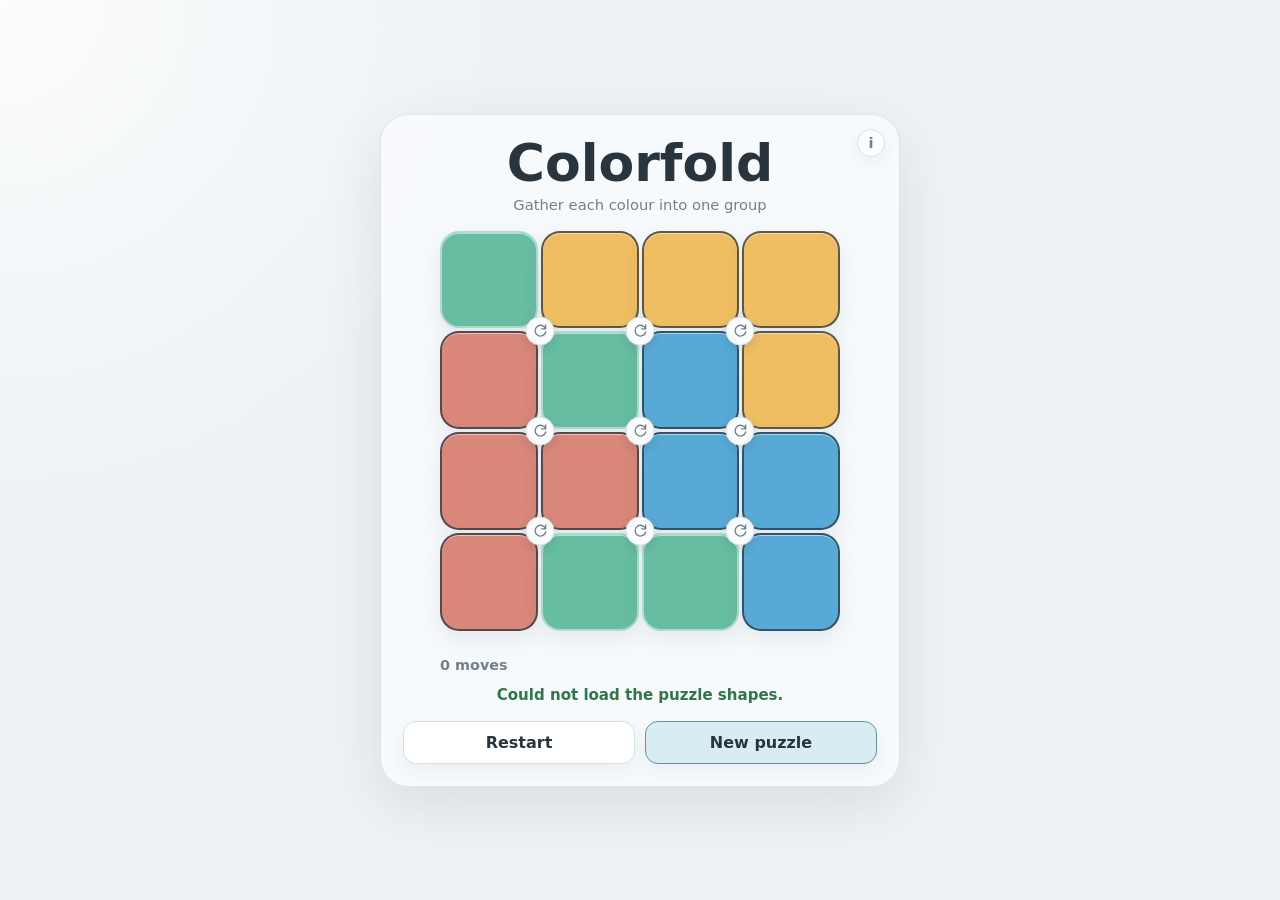
==== index.html @ de37067d "Simplify Colorfold help text" ====
<!doctype html>
<html lang="en">

<head>
  <meta charset="utf-8">
  <meta name="viewport" content="width=device-width, initial-scale=1">
  <meta name="theme-color" content="#edf2f5">
  <title>Colorfold</title>
  <link rel="stylesheet" href="styles.css?v=20260714a">
  <script src="src/game.js?v=20260714b" defer></script>
</head>

<body>
  <main class="app">
    <section class="play-area" aria-labelledby="title">
      <button id="info-button" class="info-button" type="button" aria-expanded="false" aria-controls="info-panel"
        aria-label="How to play">i</button>

      <aside id="info-panel" class="info-panel" hidden>
        <h2>How to play</h2>
        <p>Make every colour into one orthogonally connected group.</p>
        <p>Use a rotation icon at an internal corner to turn its surrounding four squares clockwise.</p>
        <p>The number below the board is your move count.</p>
      </aside>

      <div class="masthead">
        <h1 id="title" class="title-hint" tabindex="0"
          data-hint="Fold rows and columns until each colour is together.">Colorfold</h1>
        <p class="subtitle">Gather each colour into one group</p>
      </div>

      <div id="board" class="board" aria-label="Colour board"></div>

      <div id="status" class="status" aria-live="polite">
        <p id="move-count">0 moves</p>
      </div>

      <div id="completion-message" class="completion-message" aria-live="polite"></div>

      <div class="toolbar" aria-label="Game controls">
        <button id="restart-button" type="button">Restart</button>
        <button id="new-button" type="button">New puzzle</button>
      </div>
    </section>
  </main>
</body>

</html>
---- styles.css ----
:root {
  color-scheme: light;
  --bg: #edf2f5;
  --ink: #29343d;
  --muted: #71808a;
  --tile: #fbfdff;
  --tile-border: #d7e0e6;
  --button: #ffffff;
  --button-hover: #e8f0f5;
  --shadow: 0 18px 55px rgba(45, 62, 76, 0.11);
  --focus: #1f7a8c;
}

* { box-sizing: border-box; }

body {
  min-height: 100vh;
  margin: 0;
  background: radial-gradient(circle at top left, rgba(255,255,255,.82), transparent 32rem), var(--bg);
  color: var(--ink);
  font-family: Inter, ui-sans-serif, system-ui, -apple-system, BlinkMacSystemFont, "Segoe UI", sans-serif;
}

button { font: inherit; }

.app { min-height: 100vh; display: grid; place-items: center; padding: 24px; }

.play-area {
  position: relative;
  width: min(100%, 520px);
  padding: 22px;
  border: 1px solid rgba(215, 224, 230, .82);
  border-radius: 28px;
  background: rgba(251, 253, 255, .72);
  box-shadow: var(--shadow);
  backdrop-filter: blur(10px);
}

.info-button {
  position: absolute;
  top: 14px;
  right: 14px;
  display: grid;
  width: 28px;
  height: 28px;
  place-items: center;
  border: 1px solid var(--tile-border);
  border-radius: 50%;
  background: rgba(251,253,255,.82);
  color: var(--muted);
  cursor: pointer;
  font-size: .92rem;
  font-weight: 600;
  box-shadow: 0 6px 14px rgba(45,62,76,.06);
}

.info-button:hover, .info-button[aria-expanded="true"] { background: var(--button-hover); color: var(--ink); }

.info-panel {
  position: absolute;
  z-index: 5;
  top: 48px;
  right: 14px;
  width: min(315px, calc(100% - 28px));
  padding: 14px;
  border: 1px solid var(--tile-border);
  border-radius: 18px;
  background: rgba(251,253,255,.98);
  box-shadow: 0 18px 42px rgba(45,62,76,.16);
}

.info-panel h2 { margin: 0 0 5px; font-size: .84rem; }
.info-panel p { margin: 7px 0 0; color: var(--muted); font-size: .9rem; line-height: 1.42; }

.masthead { margin-bottom: 18px; text-align: center; }
h1 { position: relative; display: inline-block; margin: 0; font-size: clamp(2rem, 7vw, 3.25rem); font-weight: 620; line-height: 1; }
.subtitle { margin: 7px 0 0; color: var(--muted); font-size: .92rem; }

.title-hint { cursor: help; }
.title-hint::after {
  position: absolute;
  z-index: 2;
  top: calc(100% + 10px);
  left: 50%;
  width: max-content;
  max-width: min(78vw, 320px);
  padding: 8px 10px;
  border: 1px solid var(--tile-border);
  border-radius: 999px;
  background: var(--tile);
  box-shadow: 0 10px 24px rgba(45,62,76,.12);
  color: var(--muted);
  content: attr(data-hint);
  font-size: .82rem;
  font-weight: 560;
  line-height: 1.25;
  opacity: 0;
  pointer-events: none;
  transform: translate(-50%, -4px);
  transition: opacity 140ms ease, transform 140ms ease;
}
.title-hint:hover::after, .title-hint:focus-visible::after { opacity: 1; transform: translate(-50%, 0); }

.board { position: relative; display: grid; grid-template-columns: repeat(4, minmax(0, 1fr)); grid-template-rows: repeat(4, minmax(0, 1fr)); gap: 3px; width: min(100%, 400px); aspect-ratio: 1; margin: 0 auto; }
.tile {
  min-width: 0;
  border: 2px solid color-mix(in srgb, var(--colour) 54%, #ffffff);
  border-radius: 19px;
  background: var(--colour);
  cursor: default;
  box-shadow: inset 0 1px rgba(255,255,255,.52), 0 9px 22px rgba(45,62,76,.09);
  transition: transform 220ms ease, background-color 180ms ease, border-color 180ms ease;
}
.tile.is-connected { border-color: rgba(35,50,61,.72); }

.rotation-button { position: absolute; z-index: 2; top: calc(var(--row) * 25%); left: calc(var(--column) * 25%); display: grid; width: 29px; height: 29px; padding: 0; place-items: center; border: 1px solid var(--tile-border); border-radius: 50%; background: rgba(251,253,255,.97); color: var(--muted); cursor: pointer; box-shadow: 0 4px 10px rgba(45,62,76,.14); transform: translate(-50%, -50%); transition: background-color 140ms ease, color 140ms ease, transform 140ms ease; }
.rotation-button:hover { background: var(--button-hover); color: var(--ink); transform: translate(-50%, -50%) scale(1.12); }
.rotation-button svg { width: 18px; height: 18px; fill: none; stroke: currentColor; stroke-linecap: round; stroke-linejoin: round; stroke-width: 1.8; }

.status { display: flex; align-items: center; justify-content: space-between; min-height: 42px; margin: 13px auto 0; width: min(100%, 400px); color: var(--muted); }
.connection-status { display: flex; gap: 8px; }
.colour-status { display: inline-flex; align-items: center; gap: 5px; font-size: .75rem; font-weight: 650; }
.colour-status::before { width: 11px; height: 11px; border: 2px solid rgba(41,52,61,.24); border-radius: 50%; background: var(--colour); content: ""; }
.colour-status.is-connected { color: var(--ink); }
.colour-status.is-connected::after { color: #31764a; content: "✓"; font-size: .83rem; }
#move-count { margin: 0; font-size: .9rem; font-weight: 560; }

.completion-message { min-height: 0; text-align: center; color: #31764a; font-size: .94rem; font-weight: 650; opacity: 0; transition: opacity 180ms ease; }
.completion-message.is-complete { min-height: 25px; opacity: 1; }
.toolbar { display: grid; grid-template-columns: 1fr 1fr; gap: 10px; margin-top: 10px; }
.toolbar button { min-height: 43px; border: 1px solid var(--tile-border); border-radius: 13px; background: var(--button); color: var(--ink); cursor: pointer; font-weight: 600; box-shadow: 0 7px 16px rgba(45,62,76,.06); }
.toolbar button:hover { background: var(--button-hover); }
.toolbar button:last-child { border-color: #5b95a4; background: #d8edf1; }
.toolbar button:last-child:hover { background: #c6e4e9; }

button:focus-visible, .title-hint:focus-visible { outline: 3px solid var(--focus); outline-offset: 2px; }

@media (max-width: 430px) {
  .app { padding: 12px; }
  .play-area { padding: 18px 14px; border-radius: 22px; }
  .board { gap: 2px; }
  .tile { border-radius: 15px; }
  .rotation-button { width: 25px; height: 25px; }
  .rotation-button svg { width: 16px; height: 16px; }
  .connection-status { gap: 5px; }
}
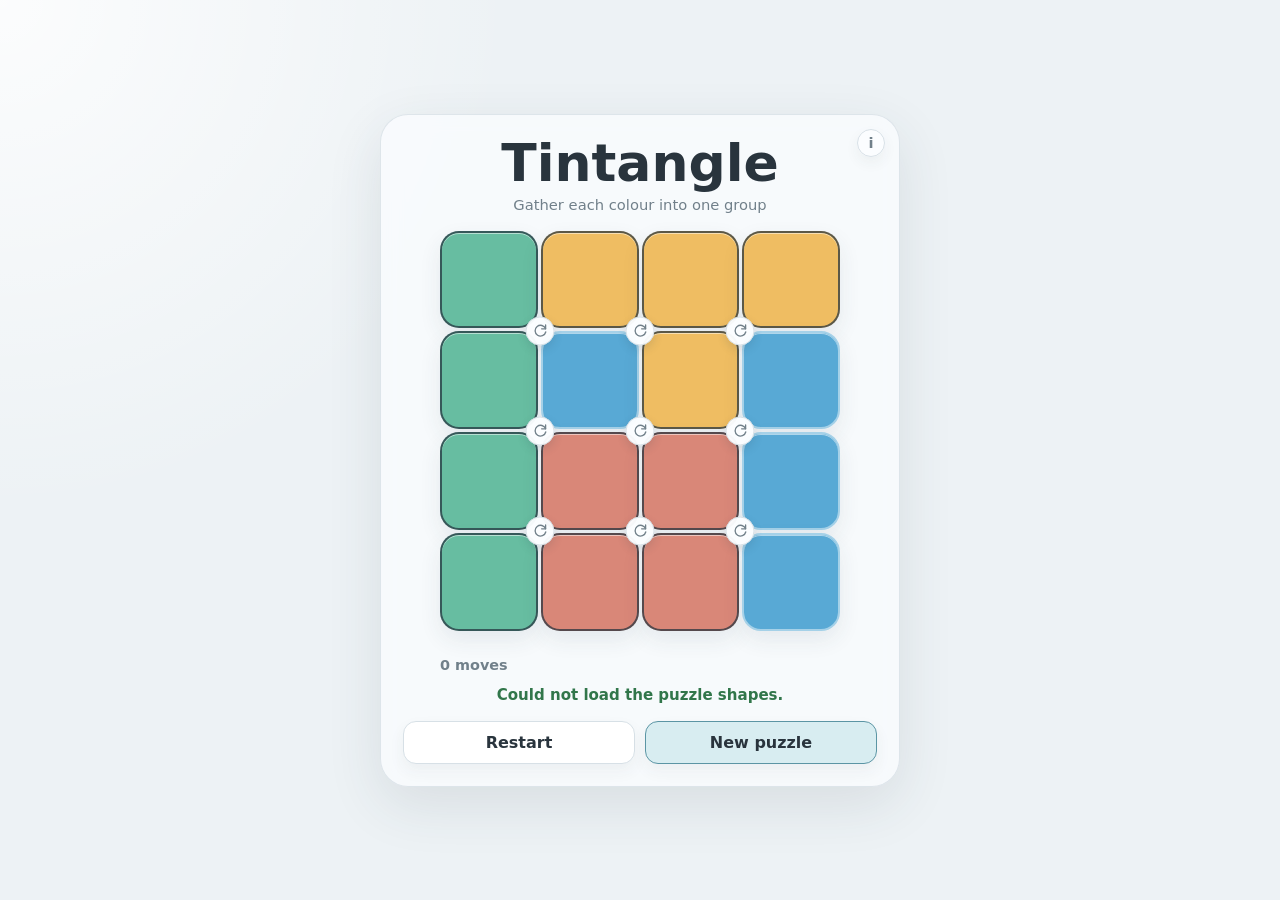
==== commit 297b6786: "Rename Colorfold to Tintangle" ====
--- a/index.html
+++ b/index.html
@@ -5,7 +5,7 @@
   <meta charset="utf-8">
   <meta name="viewport" content="width=device-width, initial-scale=1">
   <meta name="theme-color" content="#edf2f5">
-  <title>Colorfold</title>
+  <title>Tintangle</title>
   <link rel="stylesheet" href="styles.css?v=20260714a">
   <script src="src/game.js?v=20260714b" defer></script>
 </head>
@@ -18,14 +18,14 @@
 
       <aside id="info-panel" class="info-panel" hidden>
         <h2>How to play</h2>
-        <p>Make every colour into one orthogonally connected group.</p>
+        <p>Make every colour into one edge-connected group.</p>
         <p>Use a rotation icon at an internal corner to turn its surrounding four squares clockwise.</p>
         <p>The number below the board is your move count.</p>
       </aside>
 
       <div class="masthead">
         <h1 id="title" class="title-hint" tabindex="0"
-          data-hint="Fold rows and columns until each colour is together.">Colorfold</h1>
+          data-hint="Rotate tiles until each colour is together.">Tintangle</h1>
         <p class="subtitle">Gather each colour into one group</p>
       </div>
 
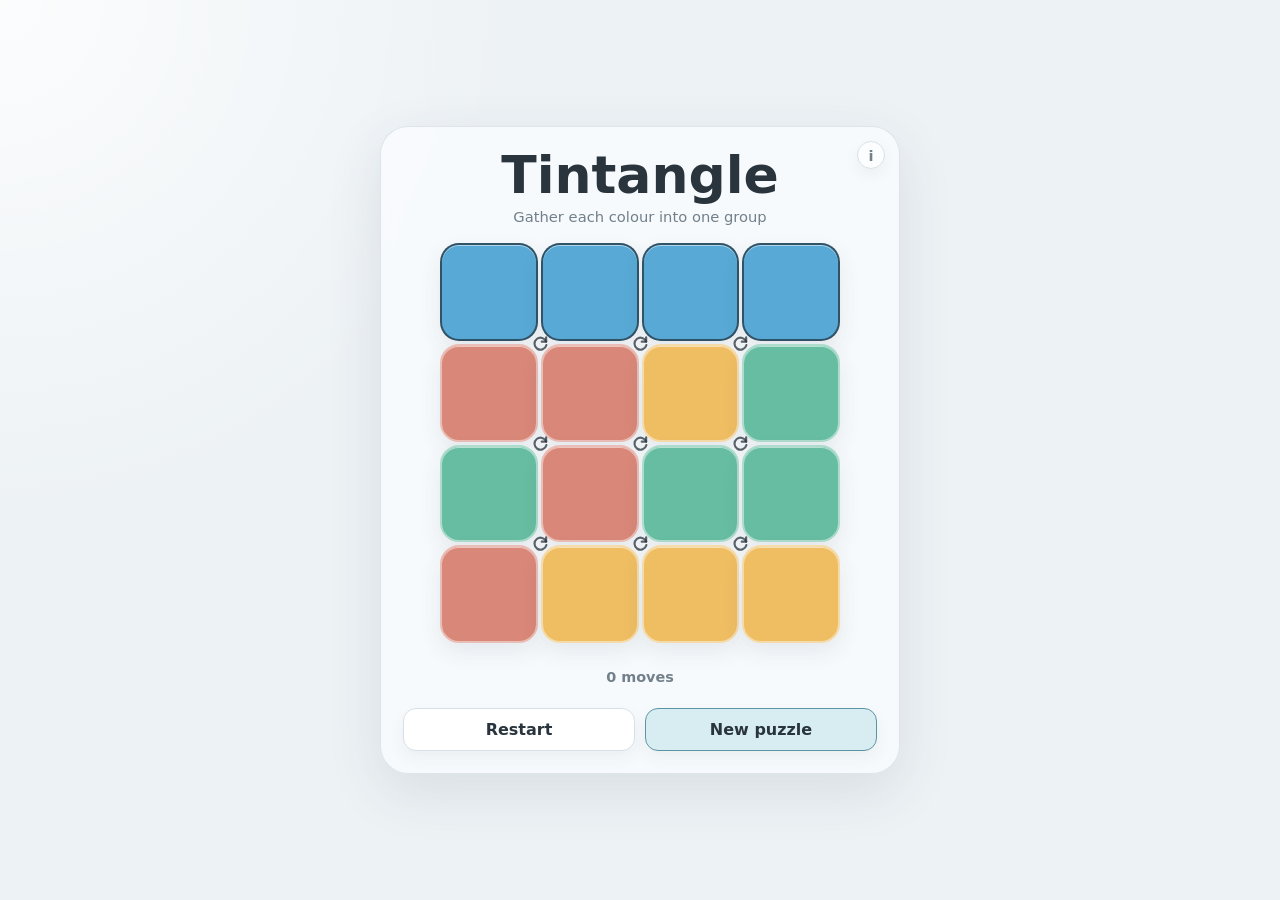
==== commit 8b52a861: "Record Tintangle puzzles in URLs" ====
--- a/index.html
+++ b/index.html
@@ -6,8 +6,8 @@
   <meta name="viewport" content="width=device-width, initial-scale=1">
   <meta name="theme-color" content="#edf2f5">
   <title>Tintangle</title>
-  <link rel="stylesheet" href="styles.css?v=20260714a">
-  <script src="src/game.js?v=20260714b" defer></script>
+  <link rel="stylesheet" href="styles.css?v=20260714b">
+  <script src="src/game.js?v=20260714c" defer></script>
 </head>
 
 <body>
@@ -20,7 +20,7 @@
         <h2>How to play</h2>
         <p>Make every colour into one edge-connected group.</p>
         <p>Use a rotation icon at an internal corner to turn its surrounding four squares clockwise.</p>
-        <p>The number below the board is your move count.</p>
+        <p>The number below the board is your move count. Each puzzle is solvable in seven or fewer moves.</p>
       </aside>
 
       <div class="masthead">
--- a/styles.css
+++ b/styles.css
@@ -113,16 +113,11 @@
 }
 .tile.is-connected { border-color: rgba(35,50,61,.72); }
 
-.rotation-button { position: absolute; z-index: 2; top: calc(var(--row) * 25%); left: calc(var(--column) * 25%); display: grid; width: 29px; height: 29px; padding: 0; place-items: center; border: 1px solid var(--tile-border); border-radius: 50%; background: rgba(251,253,255,.97); color: var(--muted); cursor: pointer; box-shadow: 0 4px 10px rgba(45,62,76,.14); transform: translate(-50%, -50%); transition: background-color 140ms ease, color 140ms ease, transform 140ms ease; }
-.rotation-button:hover { background: var(--button-hover); color: var(--ink); transform: translate(-50%, -50%) scale(1.12); }
-.rotation-button svg { width: 18px; height: 18px; fill: none; stroke: currentColor; stroke-linecap: round; stroke-linejoin: round; stroke-width: 1.8; }
+.rotation-button { position: absolute; z-index: 2; top: calc(var(--row) * 25%); left: calc(var(--column) * 25%); display: grid; width: 29px; height: 29px; padding: 0; place-items: center; border: 0; border-radius: 50%; background: transparent; color: rgba(41,52,61,.76); cursor: pointer; transform: translate(-50%, -50%); transition: color 140ms ease, transform 140ms ease; }
+.rotation-button:hover { color: var(--ink); transform: translate(-50%, -50%) scale(1.12); }
+.rotation-button svg { width: 20px; height: 20px; fill: none; stroke: currentColor; stroke-linecap: round; stroke-linejoin: round; stroke-width: 2.6; filter: drop-shadow(0 1px 1px rgba(255,255,255,.45)); }
 
-.status { display: flex; align-items: center; justify-content: space-between; min-height: 42px; margin: 13px auto 0; width: min(100%, 400px); color: var(--muted); }
-.connection-status { display: flex; gap: 8px; }
-.colour-status { display: inline-flex; align-items: center; gap: 5px; font-size: .75rem; font-weight: 650; }
-.colour-status::before { width: 11px; height: 11px; border: 2px solid rgba(41,52,61,.24); border-radius: 50%; background: var(--colour); content: ""; }
-.colour-status.is-connected { color: var(--ink); }
-.colour-status.is-connected::after { color: #31764a; content: "✓"; font-size: .83rem; }
+.status { display: grid; min-height: 42px; margin: 13px auto 0; width: min(100%, 400px); place-items: center; color: var(--muted); }
 #move-count { margin: 0; font-size: .9rem; font-weight: 560; }
 
 .completion-message { min-height: 0; text-align: center; color: #31764a; font-size: .94rem; font-weight: 650; opacity: 0; transition: opacity 180ms ease; }
@@ -141,6 +136,5 @@
   .board { gap: 2px; }
   .tile { border-radius: 15px; }
   .rotation-button { width: 25px; height: 25px; }
-  .rotation-button svg { width: 16px; height: 16px; }
-  .connection-status { gap: 5px; }
+  .rotation-button svg { width: 18px; height: 18px; }
 }
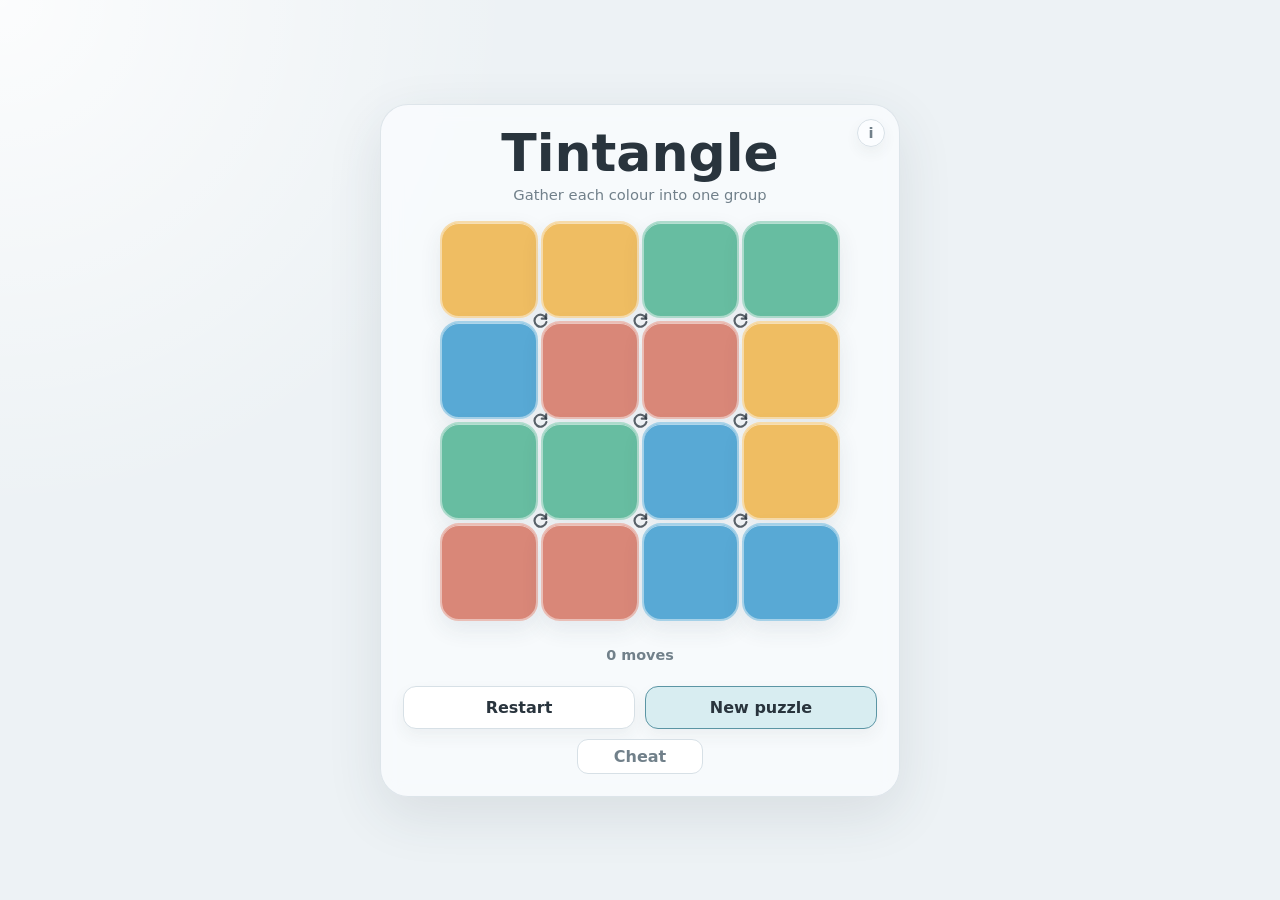
==== commit 6790db04: "Add verified Tintangle solution cheat" ====
--- a/index.html
+++ b/index.html
@@ -7,7 +7,7 @@
   <meta name="theme-color" content="#edf2f5">
   <title>Tintangle</title>
   <link rel="stylesheet" href="styles.css?v=20260714b">
-  <script src="src/game.js?v=20260714c" defer></script>
+  <script src="src/game.js?v=20260714d" defer></script>
 </head>
 
 <body>
@@ -41,6 +41,9 @@
         <button id="restart-button" type="button">Restart</button>
         <button id="new-button" type="button">New puzzle</button>
       </div>
+      <div class="cheat-row">
+        <button id="cheat-button" type="button" disabled>Cheat</button>
+      </div>
     </section>
   </main>
 </body>
--- a/styles.css
+++ b/styles.css
@@ -127,6 +127,10 @@
 .toolbar button:hover { background: var(--button-hover); }
 .toolbar button:last-child { border-color: #5b95a4; background: #d8edf1; }
 .toolbar button:last-child:hover { background: #c6e4e9; }
+.cheat-row { display: grid; margin-top: 10px; place-items: center; }
+.cheat-row button { min-width: 126px; min-height: 35px; border: 1px solid var(--tile-border); border-radius: 11px; background: var(--button); color: var(--muted); cursor: pointer; font-weight: 600; }
+.cheat-row button:hover:not(:disabled) { background: var(--button-hover); color: var(--ink); }
+.cheat-row button:disabled { cursor: default; opacity: .48; }
 
 button:focus-visible, .title-hint:focus-visible { outline: 3px solid var(--focus); outline-offset: 2px; }
 
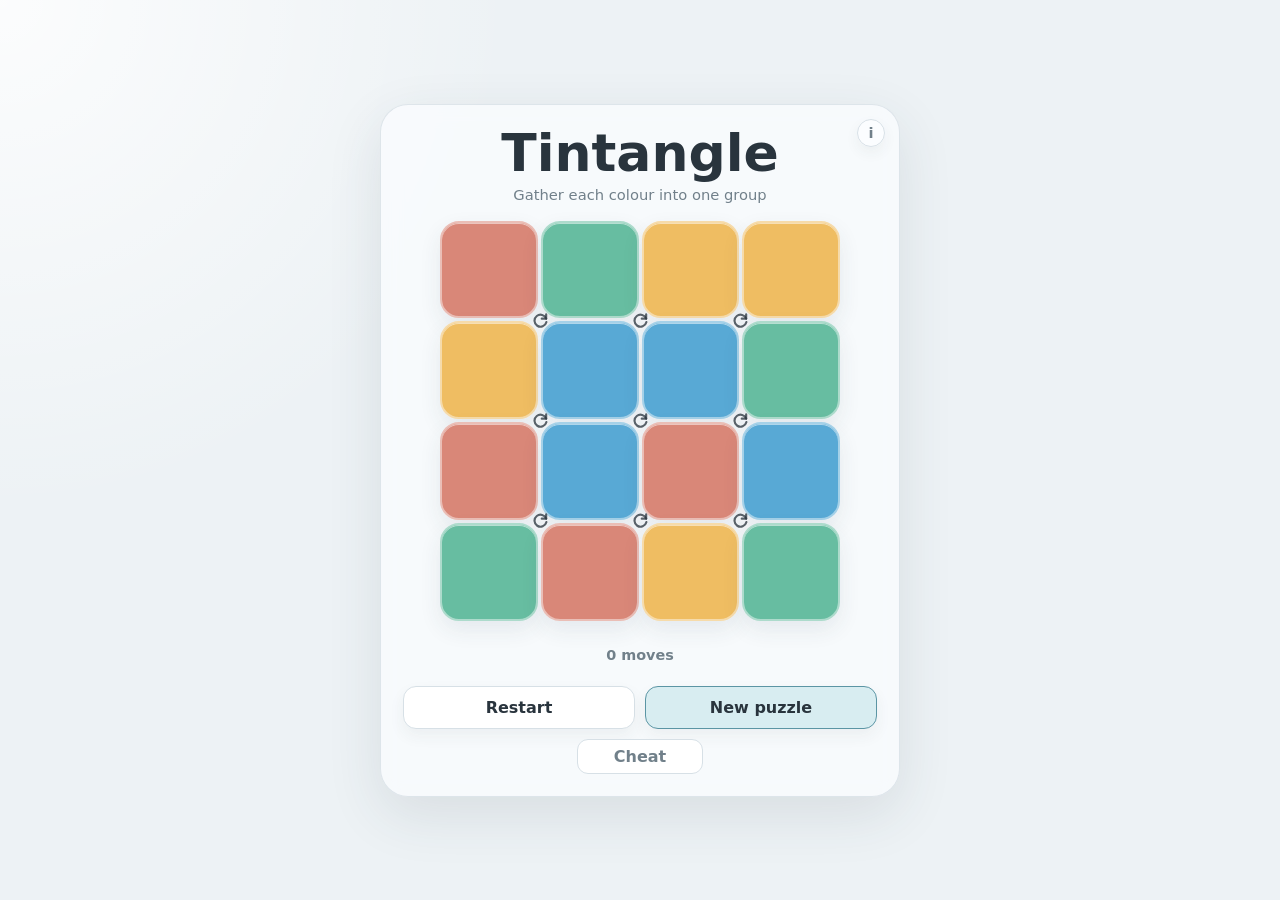
==== commit 01dfa108: "Slow Tintangle cheat playback" ====
--- a/index.html
+++ b/index.html
@@ -7,7 +7,7 @@
   <meta name="theme-color" content="#edf2f5">
   <title>Tintangle</title>
   <link rel="stylesheet" href="styles.css?v=20260714b">
-  <script src="src/game.js?v=20260714d" defer></script>
+  <script src="src/game.js?v=20260714e" defer></script>
 </head>
 
 <body>
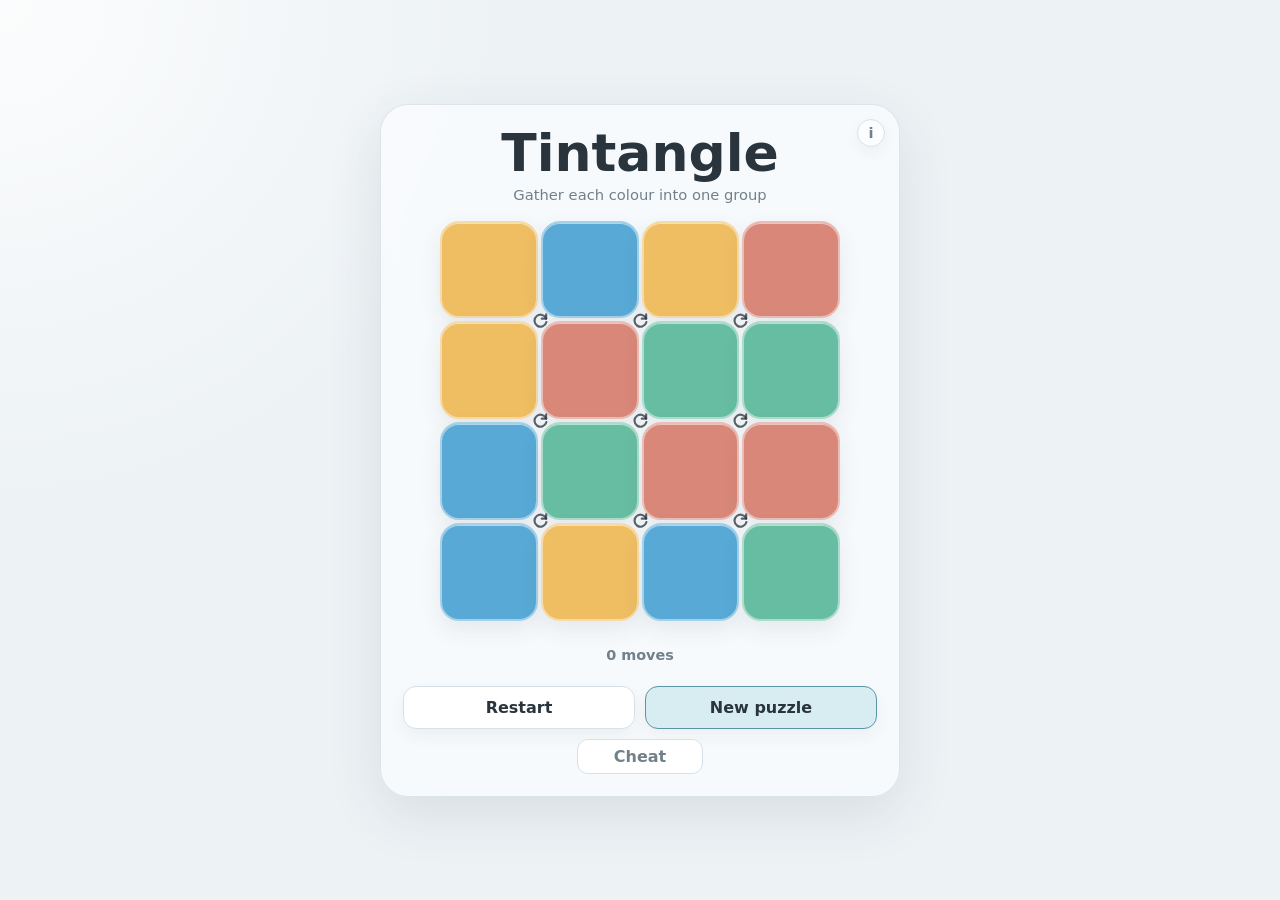
==== commit 2581b2f8: "Document Tintangle cheat control" ====
--- a/index.html
+++ b/index.html
@@ -21,6 +21,7 @@
         <p>Make every colour into one edge-connected group.</p>
         <p>Use a rotation icon at an internal corner to turn its surrounding four squares clockwise.</p>
         <p>The number below the board is your move count. Each puzzle is solvable in seven or fewer moves.</p>
+        <p>"Cheat" restores the puzzle to its initial state, and illustrates one possible solution.</p>
       </aside>
 
       <div class="masthead">
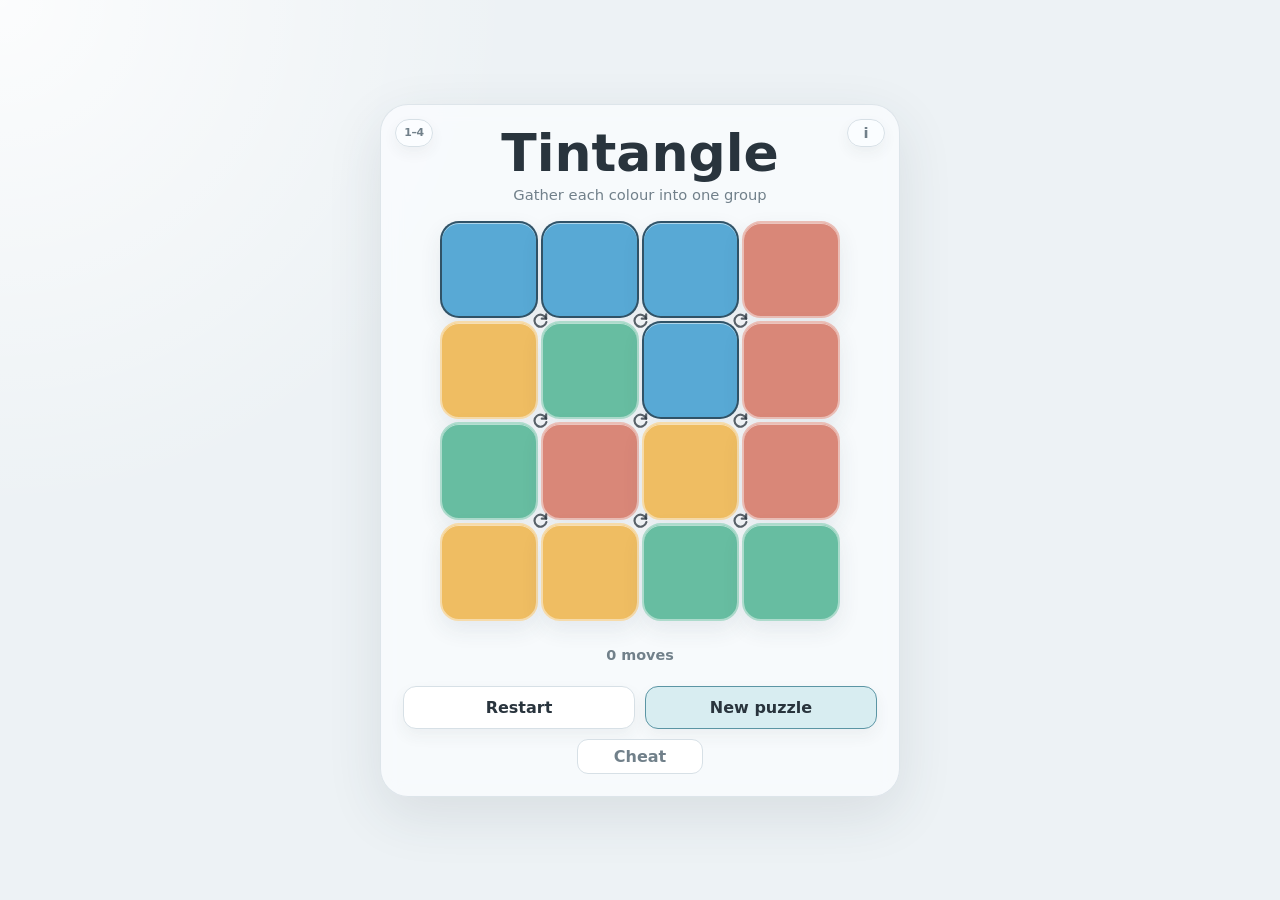
==== commit c19d902f: "Match Tintangle info control to number pill" ====
--- a/index.html
+++ b/index.html
@@ -6,13 +6,15 @@
   <meta name="viewport" content="width=device-width, initial-scale=1">
   <meta name="theme-color" content="#edf2f5">
   <title>Tintangle</title>
-  <link rel="stylesheet" href="styles.css?v=20260714b">
-  <script src="src/game.js?v=20260714e" defer></script>
+  <link rel="stylesheet" href="styles.css?v=20260714e">
+  <script src="src/game.js?v=20260714f" defer></script>
 </head>
 
 <body>
   <main class="app">
     <section class="play-area" aria-labelledby="title">
+      <button id="number-button" class="number-button" type="button" aria-pressed="false"
+        aria-label="Show colour numbers">1–4</button>
       <button id="info-button" class="info-button" type="button" aria-expanded="false" aria-controls="info-panel"
         aria-label="How to play">i</button>
 
@@ -21,6 +23,7 @@
         <p>Make every colour into one edge-connected group.</p>
         <p>Use a rotation icon at an internal corner to turn its surrounding four squares clockwise.</p>
         <p>The number below the board is your move count. Each puzzle is solvable in seven or fewer moves.</p>
+        <p>The 1–4 button shows or hides a number for each colour.</p>
         <p>"Cheat" restores the puzzle to its initial state, and illustrates one possible solution.</p>
       </aside>
 
--- a/styles.css
+++ b/styles.css
@@ -36,10 +36,10 @@
   backdrop-filter: blur(10px);
 }
 
-.info-button {
+.info-button,
+.number-button {
   position: absolute;
   top: 14px;
-  right: 14px;
   display: grid;
   width: 28px;
   height: 28px;
@@ -54,7 +54,9 @@
   box-shadow: 0 6px 14px rgba(45,62,76,.06);
 }
 
-.info-button:hover, .info-button[aria-expanded="true"] { background: var(--button-hover); color: var(--ink); }
+.info-button { right: 14px; width: 38px; border-radius: 999px; }
+.number-button { left: 14px; width: 38px; border-radius: 999px; font-size: .68rem; letter-spacing: -.04em; white-space: nowrap; }
+.info-button:hover, .info-button[aria-expanded="true"], .number-button:hover, .number-button.is-active { background: var(--button-hover); color: var(--ink); }
 
 .info-panel {
   position: absolute;
@@ -103,12 +105,19 @@
 
 .board { position: relative; display: grid; grid-template-columns: repeat(4, minmax(0, 1fr)); grid-template-rows: repeat(4, minmax(0, 1fr)); gap: 3px; width: min(100%, 400px); aspect-ratio: 1; margin: 0 auto; }
 .tile {
+  display: grid;
+  place-items: center;
   min-width: 0;
   border: 2px solid color-mix(in srgb, var(--colour) 54%, #ffffff);
   border-radius: 19px;
   background: var(--colour);
   cursor: default;
   box-shadow: inset 0 1px rgba(255,255,255,.52), 0 9px 22px rgba(45,62,76,.09);
+  color: rgba(35,50,61,.8);
+  font-size: clamp(1.45rem, 6vw, 2.4rem);
+  font-weight: 720;
+  line-height: 1;
+  text-shadow: 0 1px rgba(255,255,255,.35);
   transition: transform 220ms ease, background-color 180ms ease, border-color 180ms ease;
 }
 .tile.is-connected { border-color: rgba(35,50,61,.72); }
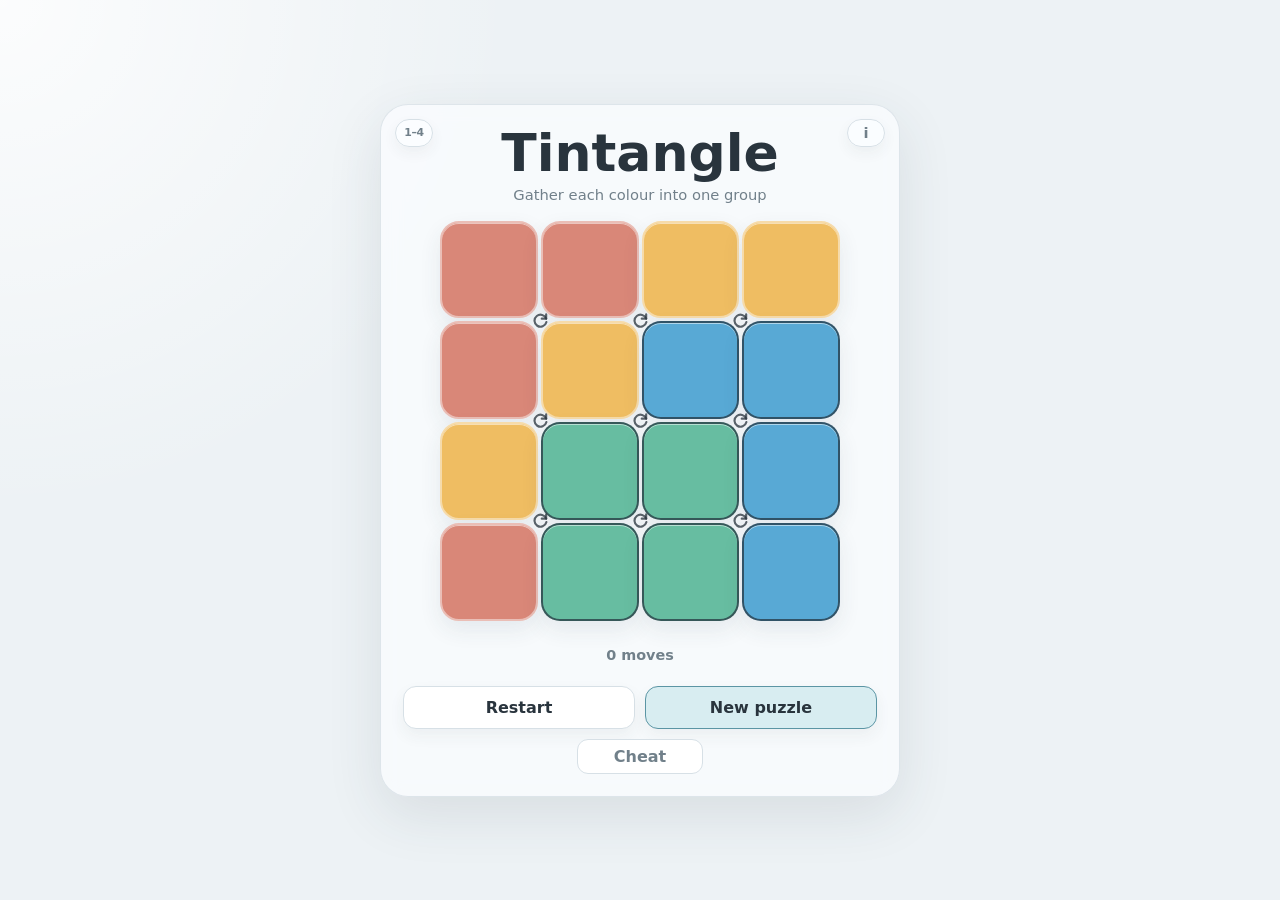
==== commit 85af41d5: "Confirm Tintangle cheat action" ====
--- a/index.html
+++ b/index.html
@@ -6,8 +6,8 @@
   <meta name="viewport" content="width=device-width, initial-scale=1">
   <meta name="theme-color" content="#edf2f5">
   <title>Tintangle</title>
-  <link rel="stylesheet" href="styles.css?v=20260714e">
-  <script src="src/game.js?v=20260714f" defer></script>
+  <link rel="stylesheet" href="styles.css?v=20260714f">
+  <script src="src/game.js?v=20260714g" defer></script>
 </head>
 
 <body>
@@ -48,6 +48,17 @@
       <div class="cheat-row">
         <button id="cheat-button" type="button" disabled>Cheat</button>
       </div>
+
+      <dialog id="cheat-dialog" class="cheat-dialog" aria-labelledby="cheat-dialog-title">
+        <form method="dialog">
+          <h2 id="cheat-dialog-title">Use Cheat?</h2>
+          <p>Are you sure? This will return the board to its initial state and show a solution.</p>
+          <div class="dialog-actions">
+            <button value="cancel" autofocus>Cancel</button>
+            <button value="confirm">Show solution</button>
+          </div>
+        </form>
+      </dialog>
     </section>
   </main>
 </body>
--- a/styles.css
+++ b/styles.css
@@ -141,6 +141,17 @@
 .cheat-row button:hover:not(:disabled) { background: var(--button-hover); color: var(--ink); }
 .cheat-row button:disabled { cursor: default; opacity: .48; }
 
+.cheat-dialog { width: min(330px, calc(100% - 36px)); padding: 0; border: 1px solid var(--tile-border); border-radius: 17px; color: var(--ink); background: var(--panel); box-shadow: 0 20px 48px rgba(45,62,76,.22); }
+.cheat-dialog::backdrop { background: rgba(36,48,58,.24); }
+.cheat-dialog form { padding: 20px; }
+.cheat-dialog h2 { margin: 0; font-size: 1.12rem; }
+.cheat-dialog p { margin: 9px 0 18px; color: var(--muted); font-size: .88rem; line-height: 1.45; }
+.dialog-actions { display: flex; justify-content: flex-end; gap: 8px; }
+.dialog-actions button { min-height: 34px; padding: 0 12px; border: 1px solid var(--tile-border); border-radius: 10px; background: var(--button); color: var(--ink); cursor: pointer; font-weight: 600; }
+.dialog-actions button:last-child { border-color: #5b95a4; background: #d8edf1; }
+.dialog-actions button:hover { background: var(--button-hover); }
+.dialog-actions button:last-child:hover { background: #c6e4e9; }
+
 button:focus-visible, .title-hint:focus-visible { outline: 3px solid var(--focus); outline-offset: 2px; }
 
 @media (max-width: 430px) {
